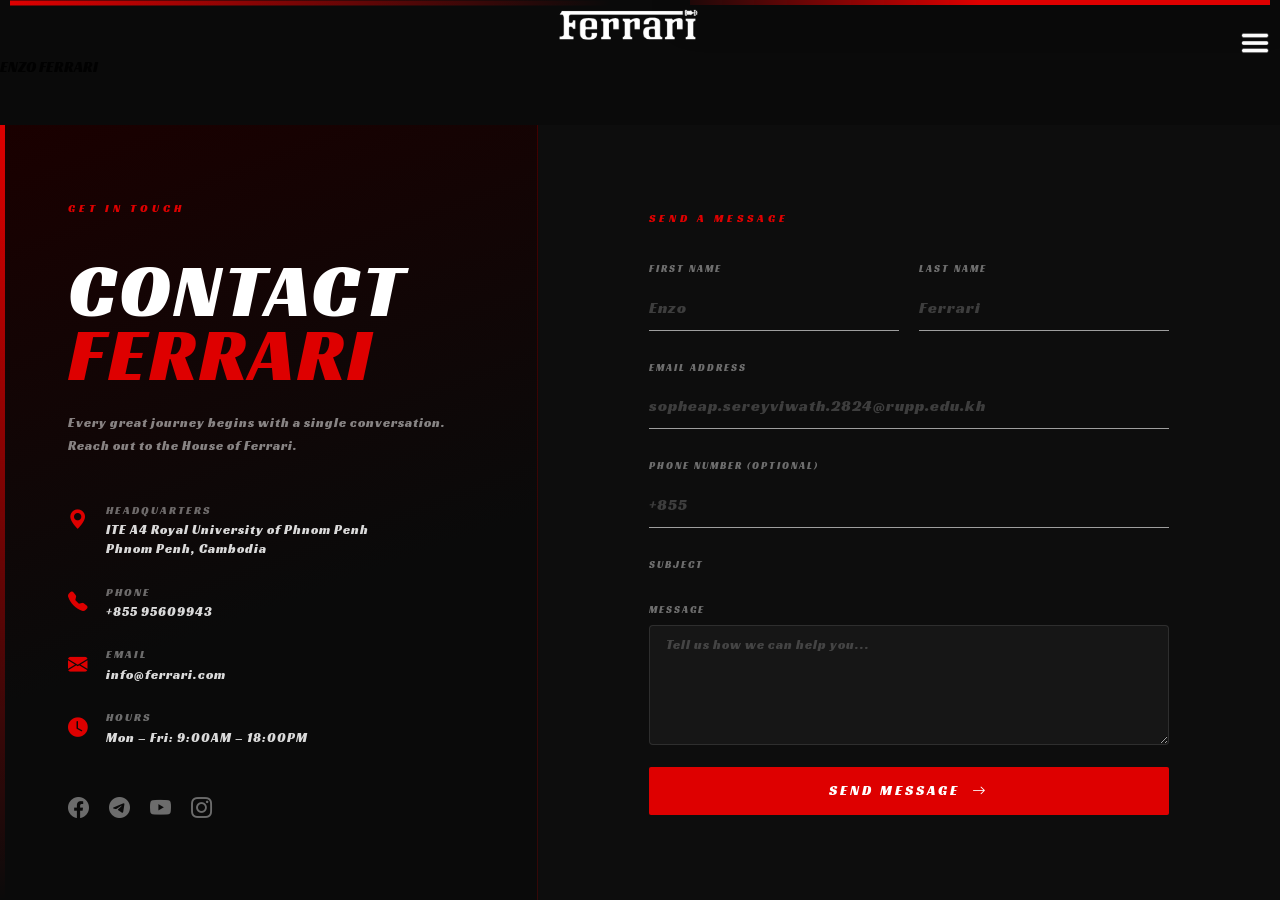
==== contact.html @ 79f4674e "initial commit" ====
<!DOCTYPE html>
<html lang="en">
    <head>
        <meta charset="UTF-8">
        <meta name="viewport" content="width=device-width, initial-scale=1.0">
        <link rel="stylesheet" href="https://cdnjs.cloudflare.com/ajax/libs/materialize/1.0.0/css/materialize.min.css"/>
        <link rel="stylesheet" href="https://cdn.jsdelivr.net/npm/bootstrap-icons@1.11.3/font/bootstrap-icons.css" integrity="sha384-tViUnnbYAV00FLIhhi3v/dWt3Jxw4gZQcNoSCxCIFNJVCx7/D55/wXsrNIRANwdD" crossorigin="anonymous">
        <link rel="stylesheet" href="/css/main.css">
        <link rel="stylesheet" href="/css/contact.css">
        <title>FERRARI | Contact</title>
    </head>
    <body class="contact-page">
        <header>
            <span class="year">ENZO FERRARI</span>
            <a href="/contact.html" class="logo"><img src="/image/logo-removebg-preview (1).png" alt="logo"></a>
            <a href="#" class="menu" onclick="toggleMenu();"></a>
        </header>
        <ul class="nav">
            <li><a href="/index.html">Home</a></li>
            <li><a href="/racing.html">Racing</a></li>
            <li><a href="/contact.html">Contact</a></li>
        </ul>
        <div class="contact-wrapper">
            <div class="contact-info">
                <div class="contact-info-inner">
                    <p class="contact-eyebrow">GET IN TOUCH</p>
                    <h1>CONTACT<br><span>FERRARI</span></h1>
                    <p class="contact-tagline">Every great journey begins with a single conversation. Reach out to the House of Ferrari.</p>
                    <div class="contact-details">
                        <div class="contact-detail-item">
                            <i class="bi bi-geo-alt-fill"></i>
                            <div>
                                <strong>Headquarters</strong>
                                <span>ITE A4 Royal University of Phnom Penh<br>Phnom Penh, Cambodia</span>
                            </div>
                        </div>
                        <div class="contact-detail-item">
                            <i class="bi bi-telephone-fill"></i>
                            <div>
                                <strong>Phone</strong>
                                <span>+855 95609943</span>
                            </div>
                        </div>
                        <div class="contact-detail-item">
                            <i class="bi bi-envelope-fill"></i>
                            <div>
                                <strong>Email</strong>
                                <span>info@ferrari.com</span>
                            </div>
                        </div>
                        <div class="contact-detail-item">
                            <i class="bi bi-clock-fill"></i>
                            <div>
                                <strong>Hours</strong>
                                <span>Mon – Fri: 9:00AM – 18:00PM </span>
                            </div>
                        </div>
                    </div>
                    <div class="contact-socials">
                        <a href="#"><i class="bi bi-facebook"></i></a>
                        <a href="#"><i class="bi bi-telegram"></i></a>
                        <a href="#"><i class="bi bi-youtube"></i></a>
                        <a href="#"><i class="bi bi-instagram"></i></a>
                    </div>
                </div>
            </div>
            <div class="contact-form-side">
                <div class="contact-form-inner">
                    <p class="form-eyebrow">SEND A MESSAGE</p>
                    <div id="form-success" class="form-success" style="display:none;">
                        <i class="bi bi-check-circle-fill"></i>
                        <p>Your message has been sent. We'll be in touch shortly.</p>
                    </div>
                    <form id="contactForm" onsubmit="submitForm(event)">
                        <div class="form-row">
                            <div class="form-group">
                                <label for="firstName">First Name</label>
                                <input type="text" id="firstName" placeholder="Enzo" required>
                            </div>
                            <div class="form-group">
                                <label for="lastName">Last Name</label>
                                <input type="text" id="lastName" placeholder="Ferrari" required>
                            </div>
                        </div>
                        <div class="form-group">
                            <label for="email">Email Address</label>
                            <input type="email" id="email" placeholder="sopheap.sereyviwath.2824@rupp.edu.kh" required>
                        </div>
                        <div class="form-group">
                            <label for="phone">Phone Number (Optional)</label>
                            <input type="tel" id="phone" placeholder="+855">
                        </div>
                        <div class="form-group">
                            <label for="subject">Subject</label>
                            <select id="subject" required>
                                <option value="" disabled selected>Select a subject</option>
                                <option value="purchase">Vehicle Purchase Enquiry</option>
                                <option value="test-drive">Request a Test Drive</option>
                                <option value="racing">Racing Programme</option>
                                <option value="parts">Parts & Service</option>
                                <option value="other">Other</option>
                            </select>
                        </div>
                        <div class="form-group">
                            <label for="message">Message</label>
                            <textarea id="message" rows="5" placeholder="Tell us how we can help you..." required></textarea>
                        </div>
                        <button type="submit" class="submit-btn">
                            <span>SEND MESSAGE</span>
                            <i class="bi bi-arrow-right"></i>
                        </button>
                    </form>
                </div>
            </div>
        </div>
        <script src="https://code.jquery.com/jquery-3.7.0.js"></script>
        <script src="https://cdnjs.cloudflare.com/ajax/libs/materialize/1.0.0/js/materialize.min.js"></script>
        <script src="/js/scripts.js"></script>
        <script>
            function submitForm(e) {
                e.preventDefault();
                document.getElementById('contactForm').style.display = 'none';
                document.getElementById('form-success').style.display = 'flex';
            }
        </script>
    </body>
</html>
---- css/main.css ----
@import url('https://fonts.googleapis.com/css2?family=Racing+Sans+One&display=swap');

* {
    margin: 0;
    padding: 0;
    box-sizing: border-box;
}

:root {
    --primary: #de0000;
}

body {
    background: #7b7474;
    font-family: "Racing Sans One", sans-serif;
}

/* header */
header {
    position: absolute;
    top: 0;
    height: 125px;
    left: 0;
    width: 100%;
    display: flex;
    justify-content: space-between;
    align-items: center;
    padding-top: 10px; 
    z-index: 1000;
}

header::after {
    position: absolute;
    content: '';
    top: 2%;
    transform: translateY(-50%);
    left: 10px;
    height: 5px;
    width: calc(50% - 40px); 
    background: linear-gradient(90deg, var(--primary), transparent);
}

.logo img {
    margin-top: -85px;
    max-height: 200px;
    width: 260%;      
    display: flex;
    justify-content: center;
    filter: invert(1);
    margin-left: -85px;
}


.menu {
    position: relative;
    height: 30px;
    margin-right: 10px;
    margin-top: -50px;
    width: 30px;
    background: url('../image/menu-removebg-preview\ \(1\).png') no-repeat;
    background-size: 30px;
    background-position: center;
    cursor: pointer;
}

.menu.active {
    position: relative;
    height: 30px;
    margin-right: 10px;
    margin-top: -50px;
    width: 30px;
    background: url('../image/Menu-active-removebg-preview.png') no-repeat;
    background-size: 90px;
    background-position: center;
    cursor: pointer;
}

/* Navigation */
.nav {
    z-index: 200;
    position: absolute;
    right: 10px;
    top: 0;
    width: calc(50% - 60px);
    height: 5px;
    border-bottom: 5px solid;
    border-image: linear-gradient(
        90deg, 
        transparent,
        var(--primary), 
        var(--primary)
    ) 30;
    background: transparent;
    box-shadow: 0 0 40px rgba(0, 0, 0, 0.5);
    backdrop-filter: blur(20px);
    display: flex;
    justify-content: center;
    align-items: center;
    transition: 1s;
    transform-origin: right;
}

.nav.active {
    top: 100px;
    width: calc(40% - 50px);
    height: 80px;
    border-top: 5px solid;
    border-image: linear-gradient(
        90deg, 
        transparent,
        var(--primary), 
        var(--primary),
        transparent
    ) 30;
    border-bottom: none;
}

.nav li {
    position: relative;
    list-style: none;
    opacity: 0;
    visibility: hidden;
    transform: translateY(-100px);
    transition: 0.5s;
}

.nav.active li {
    opacity: 1;
    visibility: visible;
    transform: translateY(0);
}

.nav li a {
    text-decoration: none;
    display: inline-flex;
    align-items: center;
    justify-content: center;
    color: #ffffff;
    text-transform: uppercase;
    font-weight: 200;
    letter-spacing: 1px;
    padding: 10px 40px;
    transition: 0.3s;
    cursor: pointer;
}

.nav li a:hover {
    box-shadow: inset 0 0 20px rgba(255, 49, 49, 0.5);
}

/* Banner */
.banner {
    position: relative;
    width: 100%;
    min-height: 100vh;
    padding: 0 100px;
    display: flex;
    justify-content: flex-start;
    align-items: center;
    overflow: hidden;
    transition: 0.5s;
}

.banner::after {
    position: absolute;
    content: '';
    top: 0;
    left: 0;    
    right: 0;
    bottom: 0;
    width: 100%;
    background: radial-gradient(
        rgba(0, 0, 0, 0.1),
        rgba(0, 0, 0, 0.3),
        rgba(0, 0, 0, 0.6),
        rgba(0, 0, 0, 0.9)
    );
}

.banner::before {
    position: absolute;
    content: '';
    top: 25%;
    left: 0;
    width: 5px;
    height: 45%;
    background: linear-gradient(var(--primary), transparent);
    z-index: 100;
}

.banner .bg-video {
    display: none;
    position: absolute;
    top: 0;
    left: 0;    
    width: 100%;
    height: 100%;
    object-fit: cover;
    object-position: center;
}

.banner .bg-video.active {
    display: block;
}

.banner .content {
    position: absolute;
    max-width: 600px;
    z-index: 100;
    color: #ffffff;
    padding-bottom: 430px;
    top: 40px;            
}

.banner .content h1 {
    font-family: "Racing Sans One", cursive;
    font-size: 10em;
    color: #ffffff;
    font-weight: 500;
    line-height: 0.8em;
    letter-spacing: 5px;
}

.banner .content .model {
    font-size: 3em;
    text-transform: uppercase;
    color: var(--primary);
    display: none;
    white-space: nowrap;
}

.banner .content .model.active {
    display: block;
}

@keyframes animate {
    0% {
        transform: rotateX(-30deg) rotateY(0deg);
    }
    100% {
        transform: rotateX(-30deg) rotateY(360deg);
    }
}

/* Gallery */
.banner .gallery {
    position: absolute;
    left: 100px;
    top: 52%;          
    width: 55%;
    height: 220px;  
    z-index: 100;
    display: flex;
    flex-direction: row;
    justify-content: center;
    align-items: center;
    overflow: visible; 
}
.banner .gallery .carousel {
    width: 100%;
    height: 100%;
    overflow: visible;
}

.carousel .carousel-item {
    width: 160px !important;   
    height: 200px !important;
    cursor: pointer;
    background: transparent;
}

.carousel .carousel-item img {
    width: 260px !important;   
    height: 180px !important;
    border-radius: 100px;
    object-fit: contain;
    object-position: center;
    background: transparent;
    transition: 0.5s;
    display: block !important; 
}

.carousel .carousel-item h4 {
    white-space: nowrap;
    font-size: 1.5em;
    text-align: center;
    letter-spacing: 3px;
}

.gallery-prev, .gallery-next {
    background: transparent;
    border: 1px solid rgba(222, 0, 0, 0.5);
    color: var(--primary);
    font-size: 20px;
    width: 40px;
    height: 40px;
    border-radius: 50%;
    cursor: pointer;
    transition: all 0.3s;
    z-index: 200;
    flex-shrink: 0;
    position: absolute;
}

.gallery-prev {
    left: 200px;
}

.gallery-next {
    right: 100px;
}

.gallery-prev:hover, .gallery-next:hover {
    background: rgba(222, 0, 0, 0.2);
}

/* Social Icons */
.sci {
    position: absolute;
    top: 50%;
    right: 100px;
    transform: translateY(-50%);
    display: flex;
    flex-direction: column;
    justify-content: center;
    align-items: center;
    gap: 10px;
}

.sci li {
    list-style: none;
}

.sci li a {
    text-decoration: none;
    color: #ffffff;
    font-size: 1.2em;
    transition: 0.3s;
}

.sci li a:hover {
    color: var(--primary);
}

.banner .play,
.banner .pause {
    display: none;
    position: absolute;
    left: 70%;
    top: 50%;
    transform: translateY(-50%, -50%);
    color: var(--primary);
    font-size: 8em;
    cursor: pointer;
    z-index: 100;
    opacity: 0.3;
    transition: 0.3s;
}

.banner .play:hover,
.banner .pause:hover {
    color:#ffffff;
    opacity: 1;
}

.banner .play.active {
    display: block
}

.banner .pause.active {
    display: block;
}

@media (max-width: 600px) {
    header {
        padding: 20px 50px;
        flex-direction: column;
        flex-wrap: wrap;
        justify-content: center;
        gap: 5px;
    }
    header::after {
        left: 2%;
        transform: translate(-50%, -50%);
        background: var(--primary);
    }

    .logo {
        margin-top: 10px;
    }

    .nav {
        right: 0;
        width: 100%;
    }
    .nav.active {
        right: 0;
        top: 0;
        width: 100vw;
        height: 100vh;
        display: flex;
        flex-direction: column;
        border: none;
    }
    .banner {
        padding: 10px 30px 400px;
    }
    .banner .content {
        position: relative;
        padding: 50px 0 100px;
    }
    .banner .content h1 {
        font-size: 5em;
    }
    .banner .content .model {
        font-size: 2em;
    }
    .banner .content a {
        width: 150px;
        padding: 10px 15px;
    }
    .banner .content p {
        font-size: 0.75em;
        line-height: 1.5em;
    }

    /* Gallery */
    .banner .gallery {
        left: 0;
        width: 100%;
        top: auto;
        bottom: 20px;
        height: 180px;
        padding: 0 50px;
    }
    .gallery-prev {
        left: 5px;
    }
    .gallery-next {
        right: 5px;
    }
    .carousel .carousel-item img {
        width: 160px !important;
        height: 120px !important;
    }
    .carousel .carousel-item h4 {
        font-size: 1em;
    }

    /* Play/Pause */
    .banner .play,
    .banner .pause {
        left: 50%;
        top: auto;
        bottom: 220px;
        transform: translateX(-50%);
        font-size: 4em;
    }

    /* Social Icons */
    .sci {
        top: auto;
        bottom: 210px;
        right: 15px;
        transform: none;
        gap: 8px;
    }
    .sci li a {
        font-size: 1em;
    }
    
}
---- css/contact.css ----
body.contact-page {
    background: #0a0a0a;
    min-height: 100vh;
    overflow-x: hidden;
}
body.contact-page .nav {
    position: fixed;
    right: 10px;
    top: 0;
    z-index: 1000;
}
body.contact-page .nav.active {
    top: 100px;
    position: fixed;
}
.contact-wrapper {
    display: flex;
    min-height: 100vh;
    padding-top: 125px;
}
.contact-info {
    width: 42%;
    background: linear-gradient(160deg, #1a0000 0%, #0a0a0a 60%);
    border-right: 1px solid rgba(222, 0, 0, 0.2);
    display: flex;
    align-items: center;
    justify-content: center;
    padding: 60px 50px;
    position: relative;
}
.contact-info::before {
    content: '';
    position: absolute;
    top: 0;
    left: 0;
    width: 5px;
    height: 100%;
    background: linear-gradient(180deg, var(--primary), transparent);
}
.contact-info-inner { max-width: 400px; width: 100%; }
.contact-eyebrow {
    font-size: 0.75em;
    letter-spacing: 4px;
    color: var(--primary);
    margin-bottom: 20px;
}
.contact-info h1 {
    font-family: "Racing Sans One", cursive;
    font-size: 5em;
    color: #ffffff;
    line-height: 0.85em;
    letter-spacing: 3px;
    margin-bottom: 25px;
}
.contact-info h1 span { color: var(--primary); }
.contact-tagline {
    font-size: 0.85em;
    color: rgba(255,255,255,0.5);
    line-height: 1.8em;
    margin-bottom: 45px;
    letter-spacing: 1px;
}
.contact-details { display: flex; flex-direction: column; gap: 25px; margin-bottom: 45px; }
.contact-detail-item { display: flex; align-items: flex-start; gap: 18px; color: #ffffff; }
.contact-detail-item i { font-size: 1.3em; color: var(--primary); margin-top: 3px; flex-shrink: 0; }
.contact-detail-item div { display: flex; flex-direction: column; gap: 3px; }
.contact-detail-item strong {
    font-size: 0.7em;
    letter-spacing: 2px;
    color: rgba(255,255,255,0.4);
    text-transform: uppercase;
}
.contact-detail-item span {
    font-size: 0.85em;
    color: rgba(255,255,255,0.85);
    letter-spacing: 1px;
    line-height: 1.5em;
}
.contact-socials { display: flex; gap: 20px; }
.contact-socials a { color: rgba(255,255,255,0.4); font-size: 1.4em; text-decoration: none; transition: 0.3s; }
.contact-socials a:hover { color: var(--primary); }
.contact-form-side {
    flex: 1;
    display: flex;
    align-items: center;
    justify-content: center;
    padding: 60px 50px;
    background: #0d0d0d;
}
.contact-form-inner { max-width: 520px; width: 100%; }
.form-eyebrow { font-size: 0.75em; letter-spacing: 4px; color: var(--primary); margin-bottom: 35px; }
.form-row { display: flex; gap: 20px; }
.form-row .form-group { flex: 1; }
.form-group { display: flex; flex-direction: column; margin-bottom: 22px; }
.form-group label {
    font-size: 0.65em;
    letter-spacing: 2px;
    color: rgba(255,255,255,0.4);
    text-transform: uppercase;
    margin-bottom: 8px;
}
.form-group input,
.form-group select,
.form-group textarea {
    background: rgba(255,255,255,0.04);
    border: 1px solid rgba(255,255,255,0.1);
    border-radius: 4px;
    color: #ffffff;
    font-family: "Racing Sans One", sans-serif;
    font-size: 0.85em;
    letter-spacing: 1px;
    padding: 12px 16px;
    outline: none;
    transition: border-color 0.3s;
    width: 100%;
    box-sizing: border-box;
}
.form-group select option { background: #1a1a1a; color: #ffffff; }
.form-group input::placeholder,
.form-group textarea::placeholder { color: rgba(255,255,255,0.2); }
.form-group input:focus,
.form-group select:focus,
.form-group textarea:focus {
    border-color: var(--primary);
    background: rgba(222, 0, 0, 0.04);
}
.form-group textarea { resize: vertical; min-height: 120px; }
.submit-btn {
    display: flex;
    align-items: center;
    justify-content: center;
    gap: 12px;
    width: 100%;
    padding: 16px 30px;
    background: var(--primary);
    border: none;
    color: #ffffff;
    font-family: "Racing Sans One", sans-serif;
    font-size: 0.9em;
    letter-spacing: 3px;
    cursor: pointer;
    transition: 0.3s;
    margin-top: 10px;
    border-radius: 2px;
}
.submit-btn:hover { background: #ff1a1a; box-shadow: 0 0 30px rgba(222,0,0,0.4); }
.submit-btn i { transition: transform 0.3s; }
.submit-btn:hover i { transform: translateX(5px); }
.form-success { display: flex; flex-direction: column; align-items: center; justify-content: center; text-align: center; padding: 60px 20px; gap: 20px; }
.form-success i { font-size: 4em; color: var(--primary); }
.form-success p { font-size: 1em; color: rgba(255,255,255,0.7); letter-spacing: 2px; line-height: 1.8em; }

@media (max-width: 900px) {
    .contact-wrapper { flex-direction: column; }
    .contact-info { width: 100%; border-right: none; border-bottom: 1px solid rgba(222,0,0,0.2); padding: 40px 30px; }
    .contact-info h1 { font-size: 3.5em; }
    .contact-form-side { padding: 40px 30px; }
}
@media (max-width: 600px) {
    .contact-info h1 { font-size: 2.8em; }
    .form-row { flex-direction: column; gap: 0; }
    .contact-info, .contact-form-side { padding: 30px 20px; }
}
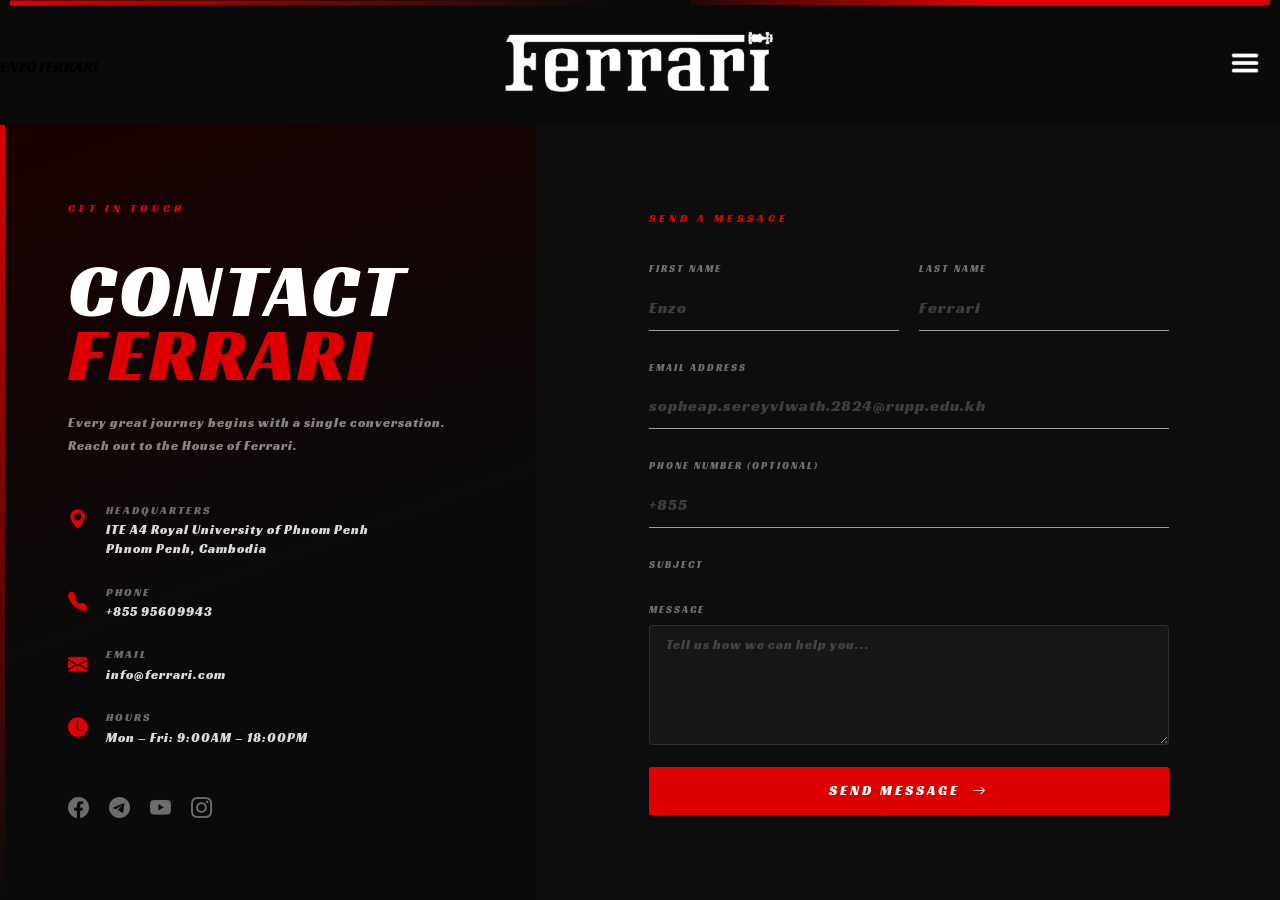
==== commit 8a5db020: "message" ====
--- a/contact.html
+++ b/contact.html
@@ -5,8 +5,8 @@
         <meta name="viewport" content="width=device-width, initial-scale=1.0">
         <link rel="stylesheet" href="https://cdnjs.cloudflare.com/ajax/libs/materialize/1.0.0/css/materialize.min.css"/>
         <link rel="stylesheet" href="https://cdn.jsdelivr.net/npm/bootstrap-icons@1.11.3/font/bootstrap-icons.css" integrity="sha384-tViUnnbYAV00FLIhhi3v/dWt3Jxw4gZQcNoSCxCIFNJVCx7/D55/wXsrNIRANwdD" crossorigin="anonymous">
-        <link rel="stylesheet" href="/css/main.css">
-        <link rel="stylesheet" href="/css/contact.css">
+        <link rel="stylesheet" href="css/main.css">
+        <link rel="stylesheet" href="css/contact.css">
         <title>FERRARI | Contact</title>
     </head>
     <body class="contact-page">
--- a/css/main.css
+++ b/css/main.css
@@ -40,22 +40,27 @@
     background: linear-gradient(90deg, var(--primary), transparent);
 }
 
+.logo {
+    position: absolute;
+    left: 50%;
+    top: 50%;
+    transform: translate(-50%, -50%);
+    z-index: 1001;
+}
+
 .logo img {
-    margin-top: -85px;
-    max-height: 200px;
-    width: 260%;      
-    display: flex;
-    justify-content: center;
-    filter: invert(1);
-    margin-left: -85px;
-}
-
+    max-height: 400px;     
+    width: 100%;         
+    filter: invert(1);  
+    display: block;
+}
 
 .menu {
-    position: relative;
+    position: absolute;
     height: 30px;
-    margin-right: 10px;
-    margin-top: -50px;
+    right: 20px;
+    top: 50%;           
+    transform: translateY(-50%);    
     width: 30px;
     background: url('../image/menu-removebg-preview\ \(1\).png') no-repeat;
     background-size: 30px;
@@ -64,10 +69,11 @@
 }
 
 .menu.active {
-    position: relative;
+    position: absolute;
     height: 30px;
-    margin-right: 10px;
-    margin-top: -50px;
+    right: 20px;
+    top: 50%;           
+    transform: translateY(-50%);     
     width: 30px;
     background: url('../image/Menu-active-removebg-preview.png') no-repeat;
     background-size: 90px;
